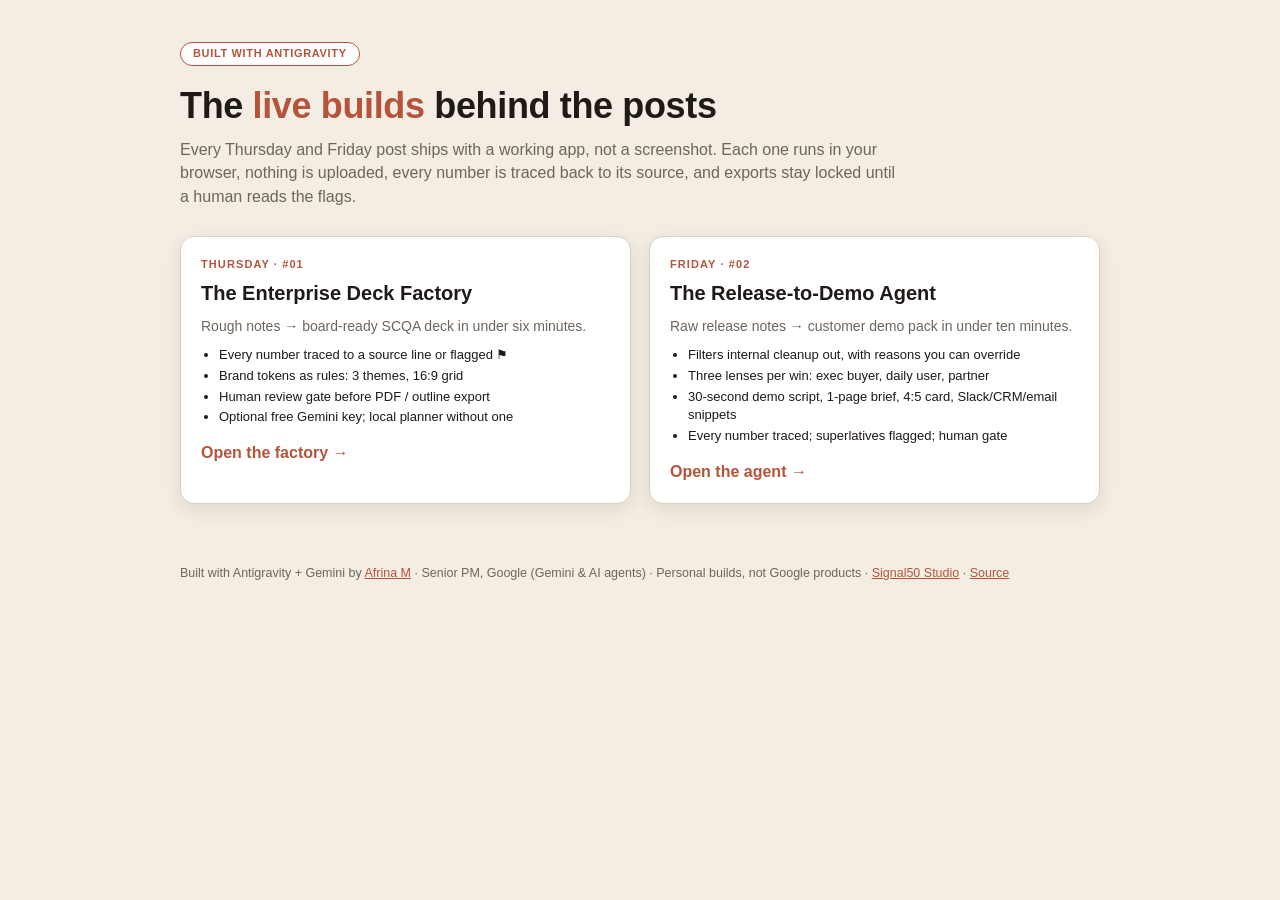
==== apps/index.html @ 4221a28e "feat(apps): Release-to-Demo agent — live Friday build (filter with reasons + human override → 3 lens" ====
<!doctype html>
<html lang="en">
<head>
<meta charset="utf-8" />
<meta name="viewport" content="width=device-width, initial-scale=1" />
<title>Built with Antigravity — live builds by Afrina M</title>
<meta name="description" content="The live apps behind the Thursday/Friday 'Built with Antigravity' posts. Each one runs in your browser, traces every number to its source and keeps a human at the gate." />
<style>
  :root { --cream:#F3EDE3; --paper:#fff; --ink:#1F1A17; --mute:#6E655C; --line:#D8CFC2; --terra:#B5543A; --shadow:0 6px 18px rgba(60,35,20,.10); }
  * { box-sizing:border-box; }
  body { margin:0; background:var(--cream); color:var(--ink); font-family:-apple-system,"Segoe UI",Inter,Roboto,Helvetica,Arial,sans-serif; line-height:1.45; }
  main { max-width:960px; margin:0 auto; padding:40px 20px 60px; }
  .pill { display:inline-block; border:1.5px solid var(--terra); color:var(--terra); border-radius:999px; padding:3px 12px; font-size:11px; font-weight:800; letter-spacing:.06em; background:var(--paper); }
  h1 { font-size:36px; margin:14px 0 6px; letter-spacing:-.01em; }
  h1 em { font-style:normal; color:var(--terra); }
  p.sub { color:var(--mute); max-width:720px; margin:0 0 28px; }
  .grid { display:grid; grid-template-columns:1fr 1fr; gap:18px; }
  @media (max-width:760px) { .grid { grid-template-columns:1fr; } }
  a.card { display:block; background:var(--paper); border:1px solid var(--line); border-radius:14px; padding:20px; box-shadow:var(--shadow); color:inherit; text-decoration:none; }
  a.card:hover { border-color:var(--terra); }
  .day { font-size:11px; font-weight:800; letter-spacing:.1em; text-transform:uppercase; color:var(--terra); }
  a.card h2 { margin:6px 0 8px; font-size:20px; }
  a.card p { margin:0 0 10px; color:var(--mute); font-size:14px; }
  ul { margin:0; padding-left:18px; color:var(--ink); font-size:13px; }
  li { margin:2px 0; }
  .open { display:inline-block; margin-top:12px; font-weight:800; color:var(--terra); }
  footer { max-width:960px; margin:0 auto; padding:0 20px 40px; font-size:12.5px; color:var(--mute); }
  footer a { color:var(--terra); }
</style>
</head>
<body>
<main>
  <span class="pill">BUILT WITH ANTIGRAVITY</span>
  <h1>The <em>live builds</em> behind the posts</h1>
  <p class="sub">Every Thursday and Friday post ships with a working app, not a screenshot. Each one runs in your browser, nothing is uploaded, every number is traced back to its source, and exports stay locked until a human reads the flags.</p>
  <div class="grid">
    <a class="card" href="deck-factory/">
      <div class="day">Thursday · #01</div>
      <h2>The Enterprise Deck Factory</h2>
      <p>Rough notes → board-ready SCQA deck in under six minutes.</p>
      <ul><li>Every number traced to a source line or flagged ⚑</li><li>Brand tokens as rules: 3 themes, 16:9 grid</li><li>Human review gate before PDF / outline export</li><li>Optional free Gemini key; local planner without one</li></ul>
      <span class="open">Open the factory →</span>
    </a>
    <a class="card" href="release-to-demo/">
      <div class="day">Friday · #02</div>
      <h2>The Release-to-Demo Agent</h2>
      <p>Raw release notes → customer demo pack in under ten minutes.</p>
      <ul><li>Filters internal cleanup out, with reasons you can override</li><li>Three lenses per win: exec buyer, daily user, partner</li><li>30-second demo script, 1-page brief, 4:5 card, Slack/CRM/email snippets</li><li>Every number traced; superlatives flagged; human gate</li></ul>
      <span class="open">Open the agent →</span>
    </a>
  </div>
</main>
<footer>
  Built with Antigravity + Gemini by <a href="https://www.linkedin.com/in/afrina-m/">Afrina M</a> · Senior PM, Google (Gemini &amp; AI agents) · Personal builds, not Google products · <a href="../">Signal50 Studio</a> · <a href="https://github.com/Afrinam19/signal50/tree/main/apps">Source</a>
</footer>
</body>
</html>
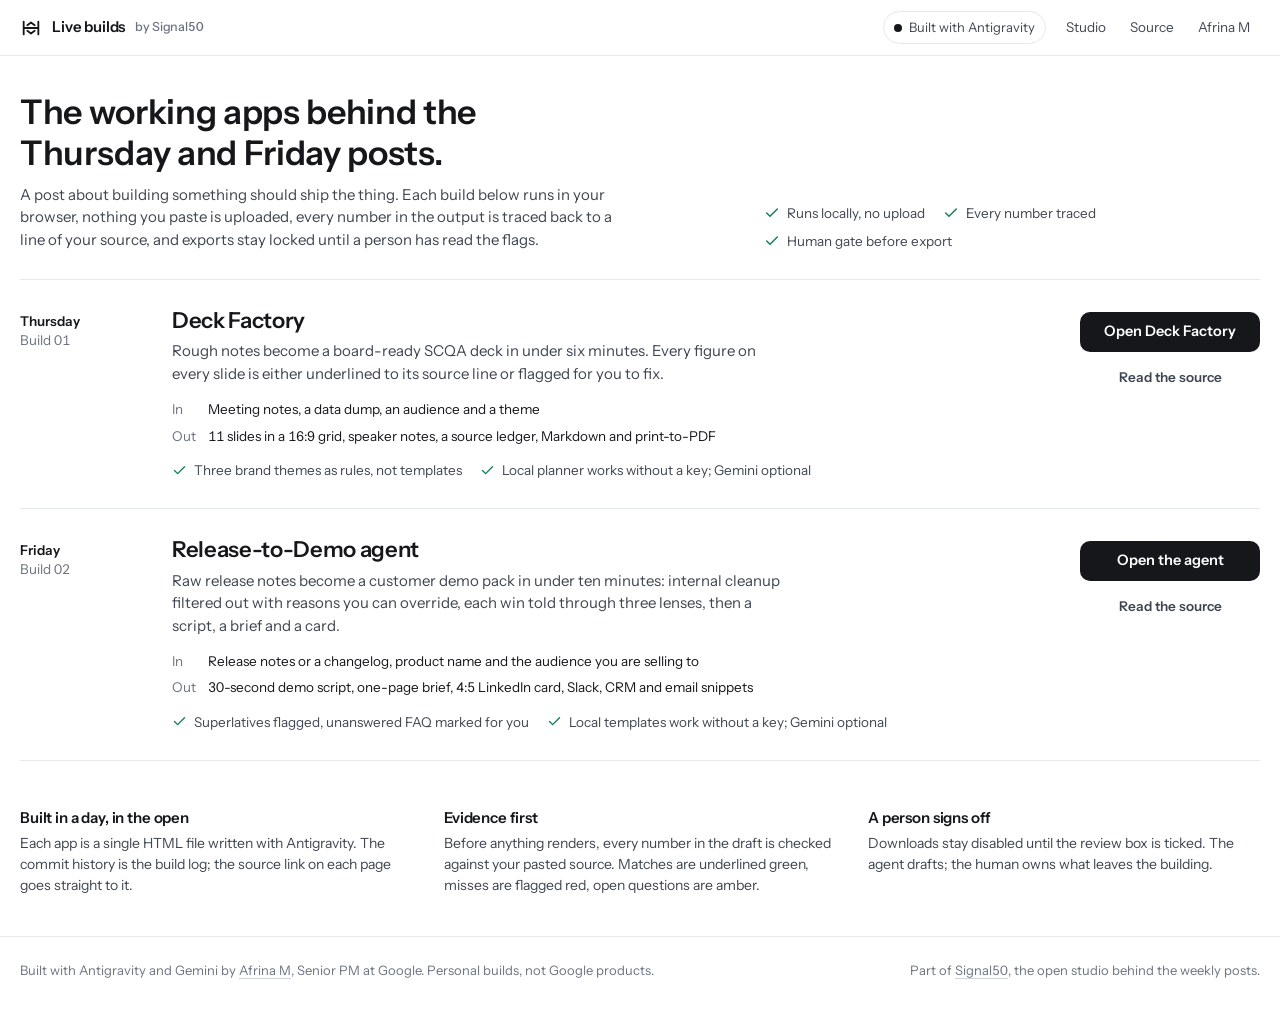
==== commit a6c9ae43: "design: shared system for the live apps (Instrument Sans, ink on white, color only as state); rebuil" ====
--- a/apps/index.html
+++ b/apps/index.html
@@ -3,55 +3,116 @@
 <head>
 <meta charset="utf-8" />
 <meta name="viewport" content="width=device-width, initial-scale=1" />
-<title>Built with Antigravity — live builds by Afrina M</title>
-<meta name="description" content="The live apps behind the Thursday/Friday 'Built with Antigravity' posts. Each one runs in your browser, traces every number to its source and keeps a human at the gate." />
+<title>Built with Antigravity: live builds by Afrina M</title>
+<meta name="description" content="The live apps behind the Thursday and Friday 'Built with Antigravity' posts. Each one runs in your browser, traces every number to its source and keeps a human at the gate." />
+<link rel="stylesheet" href="shared/ui.css" />
 <style>
-  :root { --cream:#F3EDE3; --paper:#fff; --ink:#1F1A17; --mute:#6E655C; --line:#D8CFC2; --terra:#B5543A; --shadow:0 6px 18px rgba(60,35,20,.10); }
-  * { box-sizing:border-box; }
-  body { margin:0; background:var(--cream); color:var(--ink); font-family:-apple-system,"Segoe UI",Inter,Roboto,Helvetica,Arial,sans-serif; line-height:1.45; }
-  main { max-width:960px; margin:0 auto; padding:40px 20px 60px; }
-  .pill { display:inline-block; border:1.5px solid var(--terra); color:var(--terra); border-radius:999px; padding:3px 12px; font-size:11px; font-weight:800; letter-spacing:.06em; background:var(--paper); }
-  h1 { font-size:36px; margin:14px 0 6px; letter-spacing:-.01em; }
-  h1 em { font-style:normal; color:var(--terra); }
-  p.sub { color:var(--mute); max-width:720px; margin:0 0 28px; }
-  .grid { display:grid; grid-template-columns:1fr 1fr; gap:18px; }
-  @media (max-width:760px) { .grid { grid-template-columns:1fr; } }
-  a.card { display:block; background:var(--paper); border:1px solid var(--line); border-radius:14px; padding:20px; box-shadow:var(--shadow); color:inherit; text-decoration:none; }
-  a.card:hover { border-color:var(--terra); }
-  .day { font-size:11px; font-weight:800; letter-spacing:.1em; text-transform:uppercase; color:var(--terra); }
-  a.card h2 { margin:6px 0 8px; font-size:20px; }
-  a.card p { margin:0 0 10px; color:var(--mute); font-size:14px; }
-  ul { margin:0; padding-left:18px; color:var(--ink); font-size:13px; }
-  li { margin:2px 0; }
-  .open { display:inline-block; margin-top:12px; font-weight:800; color:var(--terra); }
-  footer { max-width:960px; margin:0 auto; padding:0 20px 40px; font-size:12.5px; color:var(--mute); }
-  footer a { color:var(--terra); }
+  .wrap { max-width: 1320px; margin: 0 auto; padding: 0 20px 8px; }
+  .builds { list-style: none; margin: 8px 0 0; padding: 0; border-top: 1px solid var(--line); }
+  .build { display: grid; grid-template-columns: 120px minmax(0, 1fr) auto; gap: 12px 32px; padding: 28px 0; border-bottom: 1px solid var(--line); align-items: start; }
+  .build .when { font-size: 13.5px; color: var(--ink-3); line-height: 1.4; padding-top: 4px; }
+  .build .when b { display: block; color: var(--ink); font-weight: 600; }
+  .build h2 { font-size: 22px; letter-spacing: -0.015em; }
+  .build h2 a { text-decoration: none; }
+  .build h2 a:hover { text-decoration: underline; text-decoration-color: var(--line-2); }
+  .build .lede { color: var(--ink-2); margin-top: 6px; max-width: 62ch; }
+  .build .io { display: grid; grid-template-columns: auto 1fr; gap: 6px 12px; margin-top: 14px; font-size: 13.5px; }
+  .build .io dt { color: var(--ink-3); }
+  .build .io dd { margin: 0; color: var(--ink); }
+  .build .checks { display: flex; flex-wrap: wrap; gap: 6px 18px; margin: 14px 0 0; padding: 0; list-style: none; font-size: 13.5px; color: var(--ink-2); }
+  .build .checks li { display: inline-flex; align-items: center; gap: 7px; }
+  .build .checks svg { width: 15px; height: 15px; color: var(--verified); flex: none; }
+  .build .go { padding-top: 4px; display: flex; flex-direction: column; gap: 8px; align-items: stretch; min-width: 180px; }
+  .how { max-width: 1320px; margin: 40px auto 0; padding: 0 20px; display: grid; grid-template-columns: repeat(3, minmax(0, 1fr)); gap: 24px 32px; }
+  .how h3 { font-size: 15px; }
+  .how p { color: var(--ink-2); font-size: 14px; margin-top: 6px; }
+  @media (max-width: 960px) {
+    .build { grid-template-columns: 1fr; gap: 10px; }
+    .build .when { display: flex; gap: 8px; padding-top: 0; }
+    .build .go { flex-direction: row; min-width: 0; }
+    .how { grid-template-columns: 1fr; }
+  }
 </style>
 </head>
 <body>
-<main>
-  <span class="pill">BUILT WITH ANTIGRAVITY</span>
-  <h1>The <em>live builds</em> behind the posts</h1>
-  <p class="sub">Every Thursday and Friday post ships with a working app, not a screenshot. Each one runs in your browser, nothing is uploaded, every number is traced back to its source, and exports stay locked until a human reads the flags.</p>
-  <div class="grid">
-    <a class="card" href="deck-factory/">
-      <div class="day">Thursday · #01</div>
-      <h2>The Enterprise Deck Factory</h2>
-      <p>Rough notes → board-ready SCQA deck in under six minutes.</p>
-      <ul><li>Every number traced to a source line or flagged ⚑</li><li>Brand tokens as rules: 3 themes, 16:9 grid</li><li>Human review gate before PDF / outline export</li><li>Optional free Gemini key; local planner without one</li></ul>
-      <span class="open">Open the factory →</span>
-    </a>
-    <a class="card" href="release-to-demo/">
-      <div class="day">Friday · #02</div>
-      <h2>The Release-to-Demo Agent</h2>
-      <p>Raw release notes → customer demo pack in under ten minutes.</p>
-      <ul><li>Filters internal cleanup out, with reasons you can override</li><li>Three lenses per win: exec buyer, daily user, partner</li><li>30-second demo script, 1-page brief, 4:5 card, Slack/CRM/email snippets</li><li>Every number traced; superlatives flagged; human gate</li></ul>
-      <span class="open">Open the agent →</span>
-    </a>
+<a class="skip" href="#builds">Skip to the builds</a>
+<header class="topbar">
+  <a class="brand" href="./" aria-label="Signal50 live builds">
+    <svg viewBox="0 0 24 24" fill="none" stroke="currentColor" stroke-width="2" stroke-linecap="round" stroke-linejoin="round" aria-hidden="true"><path d="M4 19V5M4 12h16M20 5v14"/><path d="M8 9l4-3 4 3M8 15l4 3 4-3"/></svg>
+    Live builds <small>by Signal50</small>
+  </a>
+  <nav class="topnav" aria-label="Site">
+    <span class="built"><i></i>Built with Antigravity</span>
+    <a href="../" class="hide-sm">Studio</a>
+    <a href="https://github.com/Afrinam19/signal50/tree/main/apps" target="_blank" rel="noopener">Source</a>
+    <a href="https://www.linkedin.com/in/afrina-m/" target="_blank" rel="noopener">Afrina M</a>
+  </nav>
+</header>
+
+<section class="intro">
+  <div>
+    <h1>The working apps behind the Thursday and Friday posts.</h1>
+    <p>A post about building something should ship the thing. Each build below runs in your browser, nothing you paste is uploaded, every number in the output is traced back to a line of your source, and exports stay locked until a person has read the flags.</p>
   </div>
+  <div class="facts" aria-label="What every build guarantees">
+    <span><svg viewBox="0 0 24 24" fill="none" stroke="currentColor" stroke-width="2.2" stroke-linecap="round" stroke-linejoin="round" aria-hidden="true"><path d="M20 6 9 17l-5-5"/></svg>Runs locally, no upload</span>
+    <span><svg viewBox="0 0 24 24" fill="none" stroke="currentColor" stroke-width="2.2" stroke-linecap="round" stroke-linejoin="round" aria-hidden="true"><path d="M20 6 9 17l-5-5"/></svg>Every number traced</span>
+    <span><svg viewBox="0 0 24 24" fill="none" stroke="currentColor" stroke-width="2.2" stroke-linecap="round" stroke-linejoin="round" aria-hidden="true"><path d="M20 6 9 17l-5-5"/></svg>Human gate before export</span>
+  </div>
+</section>
+
+<main class="wrap" id="builds">
+  <ol class="builds">
+    <li class="build">
+      <div class="when"><b>Thursday</b> Build 01</div>
+      <div>
+        <h2><a href="deck-factory/">Deck Factory</a></h2>
+        <p class="lede">Rough notes become a board-ready SCQA deck in under six minutes. Every figure on every slide is either underlined to its source line or flagged for you to fix.</p>
+        <dl class="io">
+          <dt>In</dt><dd>Meeting notes, a data dump, an audience and a theme</dd>
+          <dt>Out</dt><dd>11 slides in a 16:9 grid, speaker notes, a source ledger, Markdown and print-to-PDF</dd>
+        </dl>
+        <ul class="checks">
+          <li><svg viewBox="0 0 24 24" fill="none" stroke="currentColor" stroke-width="2.2" stroke-linecap="round" stroke-linejoin="round" aria-hidden="true"><path d="M20 6 9 17l-5-5"/></svg>Three brand themes as rules, not templates</li>
+          <li><svg viewBox="0 0 24 24" fill="none" stroke="currentColor" stroke-width="2.2" stroke-linecap="round" stroke-linejoin="round" aria-hidden="true"><path d="M20 6 9 17l-5-5"/></svg>Local planner works without a key; Gemini optional</li>
+        </ul>
+      </div>
+      <div class="go">
+        <a class="btn" href="deck-factory/">Open Deck Factory</a>
+        <a class="btn ghost sm" href="https://github.com/Afrinam19/signal50/tree/main/apps/deck-factory" target="_blank" rel="noopener">Read the source</a>
+      </div>
+    </li>
+    <li class="build">
+      <div class="when"><b>Friday</b> Build 02</div>
+      <div>
+        <h2><a href="release-to-demo/">Release-to-Demo agent</a></h2>
+        <p class="lede">Raw release notes become a customer demo pack in under ten minutes: internal cleanup filtered out with reasons you can override, each win told through three lenses, then a script, a brief and a card.</p>
+        <dl class="io">
+          <dt>In</dt><dd>Release notes or a changelog, product name and the audience you are selling to</dd>
+          <dt>Out</dt><dd>30-second demo script, one-page brief, 4:5 LinkedIn card, Slack, CRM and email snippets</dd>
+        </dl>
+        <ul class="checks">
+          <li><svg viewBox="0 0 24 24" fill="none" stroke="currentColor" stroke-width="2.2" stroke-linecap="round" stroke-linejoin="round" aria-hidden="true"><path d="M20 6 9 17l-5-5"/></svg>Superlatives flagged, unanswered FAQ marked for you</li>
+          <li><svg viewBox="0 0 24 24" fill="none" stroke="currentColor" stroke-width="2.2" stroke-linecap="round" stroke-linejoin="round" aria-hidden="true"><path d="M20 6 9 17l-5-5"/></svg>Local templates work without a key; Gemini optional</li>
+        </ul>
+      </div>
+      <div class="go">
+        <a class="btn" href="release-to-demo/">Open the agent</a>
+        <a class="btn ghost sm" href="https://github.com/Afrinam19/signal50/tree/main/apps/release-to-demo" target="_blank" rel="noopener">Read the source</a>
+      </div>
+    </li>
+  </ol>
 </main>
-<footer>
-  Built with Antigravity + Gemini by <a href="https://www.linkedin.com/in/afrina-m/">Afrina M</a> · Senior PM, Google (Gemini &amp; AI agents) · Personal builds, not Google products · <a href="../">Signal50 Studio</a> · <a href="https://github.com/Afrinam19/signal50/tree/main/apps">Source</a>
-</footer>
+
+<section class="how" aria-label="How the builds are made">
+  <div><h3>Built in a day, in the open</h3><p>Each app is a single HTML file written with Antigravity. The commit history is the build log; the source link on each page goes straight to it.</p></div>
+  <div><h3>Evidence first</h3><p>Before anything renders, every number in the draft is checked against your pasted source. Matches are underlined green, misses are flagged red, open questions are amber.</p></div>
+  <div><h3>A person signs off</h3><p>Downloads stay disabled until the review box is ticked. The agent drafts; the human owns what leaves the building.</p></div>
+</section>
+
+<footer class="foot"><div class="in">
+  <span>Built with Antigravity and Gemini by <a href="https://www.linkedin.com/in/afrina-m/">Afrina M</a>, Senior PM at Google. Personal builds, not Google products.</span>
+  <span>Part of <a href="../">Signal50</a>, the open studio behind the weekly posts.</span>
+</div></footer>
 </body>
 </html>
--- a/apps/shared/ui.css
+++ b/apps/shared/ui.css
@@ -0,0 +1,187 @@
+/* Signal50 apps — shared design system
+   Direction: a workbench, not a brochure. One bold element (the pipeline rail); everything else quiet.
+   Color is state, never decoration: green = traced, amber = needs a human, red = not in the source.
+*/
+@import url('https://fonts.googleapis.com/css2?family=Instrument+Sans:ital,wght@0,400..700;1,400..700&family=Instrument+Serif:ital@0;1&family=JetBrains+Mono:wght@400;500&display=swap');
+
+:root {
+  --ink: #15171A;
+  --ink-2: #3F4651;
+  --ink-3: #6B7380;
+  --line: #E4E7EB;
+  --line-2: #CDD3DB;
+  --canvas: #FFFFFF;
+  --well: #F5F6F8;
+  --well-2: #ECEEF2;
+  --verified: #157F5A;
+  --verified-bg: #E6F4EC;
+  --caution: #9A6700;
+  --caution-bg: #FBF1D6;
+  --danger: #B42318;
+  --danger-bg: #FCE8E6;
+  --focus: #2F6FED;
+  --font: "Instrument Sans", system-ui, -apple-system, "Segoe UI", Roboto, Helvetica, Arial, sans-serif;
+  --serif: "Instrument Serif", Georgia, "Times New Roman", serif;
+  --mono: "JetBrains Mono", ui-monospace, SFMono-Regular, Menlo, Consolas, monospace;
+  --r-1: 6px;
+  --r-2: 10px;
+  --r-3: 16px;
+  --ring: 0 0 0 1px rgba(21, 23, 26, .06), 0 1px 2px rgba(21, 23, 26, .06);
+  --topbar: 56px;
+  --side: 340px;
+}
+
+* { box-sizing: border-box; }
+html { -webkit-text-size-adjust: 100%; }
+body {
+  margin: 0;
+  background: var(--canvas);
+  color: var(--ink);
+  font-family: var(--font);
+  font-size: 15px;
+  line-height: 1.5;
+  font-feature-settings: "tnum" 1, "cv11" 1;
+  -webkit-font-smoothing: antialiased;
+}
+h1, h2, h3, h4 { margin: 0; font-weight: 600; letter-spacing: -0.01em; line-height: 1.2; }
+h1 { font-size: 28px; }
+h2 { font-size: 18px; }
+h3 { font-size: 15px; }
+h4 { font-size: 15px; font-weight: 600; }
+p { margin: 0; }
+a { color: inherit; text-decoration: underline; text-decoration-color: var(--line-2); text-underline-offset: 3px; }
+a:hover { text-decoration-color: currentColor; }
+button, input, select, textarea { font: inherit; color: inherit; }
+code, .mono { font-family: var(--mono); font-size: .92em; }
+:focus-visible { outline: 3px solid var(--focus); outline-offset: 2px; border-radius: 4px; }
+::selection { background: #DCE7FB; }
+.visually-hidden { position: absolute; width: 1px; height: 1px; margin: -1px; padding: 0; overflow: hidden; clip: rect(0 0 0 0); white-space: nowrap; border: 0; }
+.skip { position: absolute; left: 12px; top: -48px; background: var(--ink); color: #fff; padding: 8px 12px; border-radius: var(--r-1); z-index: 100; }
+.skip:focus { top: 12px; }
+
+/* ---------- top bar ---------- */
+.topbar { position: sticky; top: 0; z-index: 40; height: var(--topbar); background: rgba(255, 255, 255, .92); backdrop-filter: saturate(140%) blur(8px); border-bottom: 1px solid var(--line); display: flex; align-items: center; gap: 16px; padding: 0 20px; }
+.brand { display: inline-flex; align-items: center; gap: 10px; font-weight: 600; text-decoration: none; letter-spacing: -0.01em; white-space: nowrap; }
+.brand svg { width: 22px; height: 22px; display: block; }
+.brand small { font-weight: 500; color: var(--ink-3); }
+.topnav { margin-left: auto; display: flex; align-items: center; gap: 4px; font-size: 13.5px; }
+.topnav a { text-decoration: none; color: var(--ink-2); padding: 8px 10px; border-radius: var(--r-1); white-space: nowrap; }
+.topnav a:hover { background: var(--well); color: var(--ink); }
+.built { display: inline-flex; align-items: center; gap: 7px; font-size: 13px; color: var(--ink-2); padding: 6px 10px; border: 1px solid var(--line); border-radius: 999px; margin-right: 6px; }
+.built i { width: 8px; height: 8px; border-radius: 50%; background: var(--ink); display: inline-block; }
+@media (max-width: 720px) { .topnav a.hide-sm, .built, .brand small { display: none; } .topbar { padding: 0 14px; gap: 8px; } .topnav { gap: 0; font-size: 13px; } .topnav a { padding: 8px; } }
+
+/* ---------- intro ---------- */
+.intro { max-width: 1320px; margin: 0 auto; padding: 36px 20px 20px; display: grid; grid-template-columns: minmax(0, 720px) 1fr; gap: 24px; align-items: end; }
+.intro h1 { font-size: clamp(24px, 3.2vw, 34px); max-width: 24ch; text-wrap: balance; }
+.intro p { color: var(--ink-2); max-width: 60ch; margin-top: 10px; }
+.intro .facts { display: flex; flex-wrap: wrap; gap: 8px 18px; font-size: 13.5px; color: var(--ink-2); justify-self: end; }
+.intro .facts span { display: inline-flex; align-items: center; gap: 7px; }
+.intro .facts svg { width: 16px; height: 16px; color: var(--verified); }
+@media (max-width: 960px) { .intro { grid-template-columns: 1fr; padding-top: 24px; } .intro .facts { justify-self: start; } }
+
+/* ---------- shell ---------- */
+.shell { max-width: 1320px; margin: 0 auto; padding: 8px 20px 80px; display: grid; grid-template-columns: var(--side) minmax(0, 1fr); gap: 32px; align-items: start; }
+.side { position: sticky; top: calc(var(--topbar) + 16px); }
+.panel { border: 1px solid var(--line); border-radius: var(--r-3); padding: 16px; background: var(--canvas); }
+@media (max-width: 960px) { .shell { grid-template-columns: minmax(0, 1fr); gap: 20px; padding-bottom: 48px; } .side { position: static; } }
+.work { min-width: 0; }
+
+/* ---------- forms ---------- */
+.field { display: block; margin-top: 14px; }
+.field > span { display: block; font-size: 13px; font-weight: 600; color: var(--ink-2); margin-bottom: 6px; }
+.field .help { font-size: 12.5px; color: var(--ink-3); margin-top: 6px; line-height: 1.45; }
+.input, .select, .textarea { width: 100%; border: 1px solid var(--line-2); border-radius: var(--r-2); background: var(--canvas); padding: 9px 12px; min-height: 40px; transition: border-color .15s, box-shadow .15s; }
+.input:hover, .select:hover, .textarea:hover { border-color: #AEB6C2; }
+.input:focus, .select:focus, .textarea:focus { outline: none; border-color: var(--focus); box-shadow: 0 0 0 3px rgba(47, 111, 237, .18); }
+.textarea { min-height: 280px; resize: vertical; line-height: 1.5; font-size: 14px; background: var(--well); }
+.select { appearance: none; background-image: url("data:image/svg+xml;utf8,<svg xmlns='http://www.w3.org/2000/svg' width='16' height='16' viewBox='0 0 24 24' fill='none' stroke='%236B7380' stroke-width='2' stroke-linecap='round' stroke-linejoin='round'><path d='m6 9 6 6 6-6'/></svg>"); background-repeat: no-repeat; background-position: right 10px center; padding-right: 34px; }
+.row2 { display: grid; grid-template-columns: 1fr 1fr; gap: 12px; }
+@media (max-width: 420px) { .row2 { grid-template-columns: 1fr; } }
+
+/* ---------- buttons ---------- */
+.btn { display: inline-flex; align-items: center; justify-content: center; gap: 8px; min-height: 40px; padding: 0 16px; border-radius: var(--r-2); border: 1px solid transparent; background: var(--ink); color: #fff; font-weight: 600; font-size: 14.5px; cursor: pointer; transition: background .15s, border-color .15s, transform .05s; text-decoration: none; white-space: nowrap; }
+.btn:hover { background: #000; }
+.btn:active { transform: translateY(1px); }
+.btn:disabled { opacity: .45; cursor: not-allowed; transform: none; }
+.btn.secondary { background: var(--canvas); color: var(--ink); border-color: var(--line-2); }
+.btn.secondary:hover { background: var(--well); border-color: #AEB6C2; }
+.btn.ghost { background: transparent; color: var(--ink-2); }
+.btn.ghost:hover { background: var(--well); color: var(--ink); }
+.btn.sm { min-height: 34px; padding: 0 12px; font-size: 13.5px; }
+.btn.block { width: 100%; }
+.btn svg { width: 16px; height: 16px; flex: none; }
+.btn.has-icon-start { padding-inline-start: 14px; }
+.btn.has-icon-end { padding-inline-end: 14px; }
+.run-row { display: flex; align-items: center; gap: 10px; margin-top: 18px; flex-wrap: wrap; }
+
+/* ---------- pipeline rail (the one bold element) ---------- */
+.railwrap { border: 1px solid var(--line); border-radius: var(--r-3); padding: 16px 18px 14px; }
+.railhead { display: flex; align-items: baseline; justify-content: space-between; gap: 12px; margin-bottom: 14px; }
+.railhead h2 { font-size: 15px; }
+.clock { font-size: 13px; color: var(--ink-3); font-variant-numeric: tabular-nums; }
+.clock b { color: var(--ink); font-weight: 600; }
+.rail { list-style: none; margin: 0; padding: 0; display: grid; grid-template-columns: repeat(6, minmax(0, 1fr)); gap: 0; position: relative; }
+.station { position: relative; padding: 0 12px 0 0; min-width: 0; }
+.station::before { content: ""; position: absolute; left: 28px; right: 0; top: 13px; height: 2px; background: var(--line); }
+.station:last-child::before { display: none; }
+.station .n { width: 28px; height: 28px; border-radius: 50%; border: 2px solid var(--line-2); background: var(--canvas); color: var(--ink-3); font-size: 12.5px; font-weight: 600; display: grid; place-items: center; position: relative; z-index: 1; transition: background .2s, border-color .2s, color .2s; }
+.station h3 { font-size: 13.5px; margin-top: 10px; font-weight: 600; }
+.station p { font-size: 12.5px; color: var(--ink-3); margin-top: 2px; line-height: 1.4; }
+.station .m { font-size: 12.5px; color: var(--ink-2); margin-top: 6px; min-height: 18px; font-variant-numeric: tabular-nums; }
+.station.active .n { border-color: var(--ink); color: var(--ink); }
+.station.active .n::after { content: ""; position: absolute; inset: -6px; border-radius: 50%; border: 2px solid var(--ink); opacity: .25; animation: pulse 1.2s ease-out infinite; }
+.station.done .n { background: var(--verified); border-color: var(--verified); color: #fff; }
+.station.done::before { background: var(--verified); }
+.station.warn .n { background: var(--caution-bg); border-color: var(--caution); color: var(--caution); }
+.station.active::before { background: linear-gradient(90deg, var(--verified) 0 40%, var(--line) 40%); }
+@keyframes pulse { from { transform: scale(.8); opacity: .4; } to { transform: scale(1.25); opacity: 0; } }
+@media (prefers-reduced-motion: reduce) { .station.active .n::after { animation: none; opacity: .35; } }
+@media (max-width: 960px) { .rail { grid-template-columns: repeat(6, 150px); overflow-x: auto; padding-bottom: 6px; } .railwrap { padding-right: 0; } }
+
+/* ---------- review bar ---------- */
+.review { position: sticky; top: calc(var(--topbar) + 8px); z-index: 30; margin-top: 16px; border: 1px solid var(--line); border-radius: var(--r-3); background: rgba(255, 255, 255, .96); backdrop-filter: blur(6px); box-shadow: var(--ring); padding: 10px 12px 10px 16px; display: grid; grid-template-columns: 1fr auto; gap: 10px 16px; align-items: center; }
+.review .status { display: flex; align-items: center; gap: 10px; min-width: 0; font-size: 14px; flex-wrap: wrap; }
+.review .actions { display: flex; align-items: center; gap: 8px; flex-wrap: wrap; justify-content: flex-end; }
+.gate { display: flex; align-items: center; gap: 10px; font-size: 14px; font-weight: 500; padding: 6px 10px 6px 8px; border-radius: var(--r-2); border: 1px dashed var(--line-2); cursor: pointer; user-select: none; }
+.gate input { width: 18px; height: 18px; margin: 0; accent-color: var(--verified); cursor: pointer; }
+.gate.open { border-style: solid; border-color: var(--verified); background: var(--verified-bg); }
+.gate input:disabled + span { color: var(--ink-3); }
+.gate:has(input:disabled) { cursor: not-allowed; }
+@media (max-width: 960px) { .review { position: static; grid-template-columns: 1fr; padding: 12px; box-shadow: none; } .review .actions { display: grid; grid-template-columns: 1fr 1fr; gap: 8px; } .review .actions .btn { min-height: 38px; padding: 0 10px; font-size: 13.5px; white-space: normal; line-height: 1.2; } .gate { width: 100%; } }
+
+/* ---------- status chips ---------- */
+.chip { display: inline-flex; align-items: center; gap: 6px; font-size: 13px; font-weight: 600; padding: 3px 9px; border-radius: 999px; line-height: 1.3; white-space: nowrap; max-width: 100%; }
+.review .chip { white-space: normal; border-radius: 12px; }
+.chip svg { width: 13px; height: 13px; }
+.chip.ok { background: var(--verified-bg); color: var(--verified); }
+.chip.bad { background: var(--danger-bg); color: var(--danger); }
+.chip.todo { background: var(--caution-bg); color: var(--caution); }
+.chip.neutral { background: var(--well-2); color: var(--ink-2); }
+
+/* ---------- evidence marks (semantic color) ---------- */
+.ok { text-decoration: underline; text-decoration-color: var(--verified); text-decoration-thickness: 2px; text-underline-offset: 3px; }
+.flag { background: var(--danger-bg); color: var(--danger); border-radius: 4px; padding: 0 5px; font-weight: 600; }
+.todo { background: var(--caution-bg); color: var(--caution); border-radius: 4px; padding: 0 5px; font-weight: 600; }
+
+/* ---------- sections ---------- */
+.section { margin-top: 28px; }
+.section-head { display: flex; align-items: baseline; justify-content: space-between; gap: 12px; padding-bottom: 10px; border-bottom: 1px solid var(--line); margin-bottom: 16px; }
+.section-head h2 { font-size: 16px; }
+.section-head .meta { font-size: 13px; color: var(--ink-3); }
+.empty { color: var(--ink-3); font-size: 14px; padding: 36px 16px; text-align: center; border: 1px dashed var(--line-2); border-radius: var(--r-3); }
+
+/* ---------- tables ---------- */
+.tablewrap { overflow-x: auto; -webkit-overflow-scrolling: touch; }
+.table { width: 100%; border-collapse: collapse; font-size: 13.5px; font-variant-numeric: tabular-nums; }
+.table th, .table td { text-align: left; padding: 8px 10px; border-bottom: 1px solid var(--line); vertical-align: top; }
+.table th { font-weight: 600; color: var(--ink-2); font-size: 12.5px; }
+.table tr:last-child td { border-bottom: 0; }
+.table code { background: var(--well); padding: 1px 6px; border-radius: 4px; font-size: 12px; }
+
+/* ---------- footer ---------- */
+.foot { border-top: 1px solid var(--line); margin-top: 40px; }
+.foot .in { max-width: 1320px; margin: 0 auto; padding: 24px 20px 40px; font-size: 13px; color: var(--ink-3); display: flex; flex-wrap: wrap; gap: 8px 24px; justify-content: space-between; }
+
+/* ---------- print defaults ---------- */
+@media print { .topbar, .intro, .side, .railwrap, .review, .foot, .noprint { display: none !important; } .shell { display: block; padding: 0; max-width: none; } body { background: #fff; } }
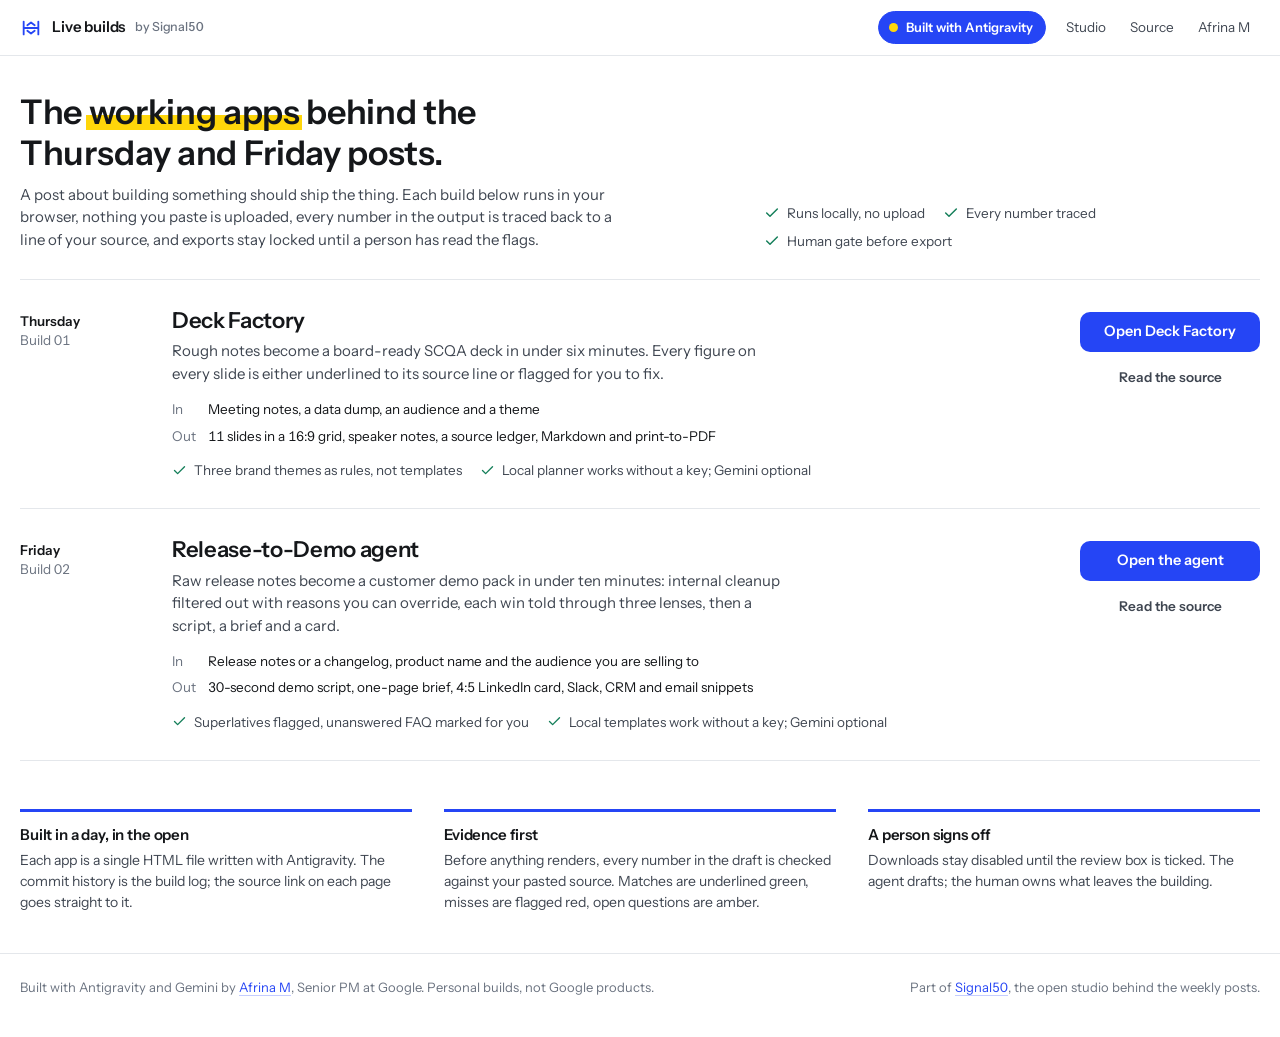
==== commit 3e6dd262: "design: royal blue + yellow brand palette for the live apps - tokens: --brand #2545F5 (actions, link" ====
--- a/apps/index.html
+++ b/apps/index.html
@@ -13,7 +13,7 @@
   .build .when { font-size: 13.5px; color: var(--ink-3); line-height: 1.4; padding-top: 4px; }
   .build .when b { display: block; color: var(--ink); font-weight: 600; }
   .build h2 { font-size: 22px; letter-spacing: -0.015em; }
-  .build h2 a { text-decoration: none; }
+  .build h2 a { text-decoration: none; color: inherit; }
   .build h2 a:hover { text-decoration: underline; text-decoration-color: var(--line-2); }
   .build .lede { color: var(--ink-2); margin-top: 6px; max-width: 62ch; }
   .build .io { display: grid; grid-template-columns: auto 1fr; gap: 6px 12px; margin-top: 14px; font-size: 13.5px; }
@@ -24,6 +24,7 @@
   .build .checks svg { width: 15px; height: 15px; color: var(--verified); flex: none; }
   .build .go { padding-top: 4px; display: flex; flex-direction: column; gap: 8px; align-items: stretch; min-width: 180px; }
   .how { max-width: 1320px; margin: 40px auto 0; padding: 0 20px; display: grid; grid-template-columns: repeat(3, minmax(0, 1fr)); gap: 24px 32px; }
+  .how > div { border-top: 3px solid var(--brand); padding-top: 14px; }
   .how h3 { font-size: 15px; }
   .how p { color: var(--ink-2); font-size: 14px; margin-top: 6px; }
   @media (max-width: 960px) {
@@ -51,7 +52,7 @@
 
 <section class="intro">
   <div>
-    <h1>The working apps behind the Thursday and Friday posts.</h1>
+    <h1>The <mark class="marker">working apps</mark> behind the Thursday and Friday posts.</h1>
     <p>A post about building something should ship the thing. Each build below runs in your browser, nothing you paste is uploaded, every number in the output is traced back to a line of your source, and exports stay locked until a person has read the flags.</p>
   </div>
   <div class="facts" aria-label="What every build guarantees">
--- a/apps/shared/ui.css
+++ b/apps/shared/ui.css
@@ -1,6 +1,7 @@
 /* Signal50 apps — shared design system
    Direction: a workbench, not a brochure. One bold element (the pipeline rail); everything else quiet.
-   Color is state, never decoration: green = traced, amber = needs a human, red = not in the source.
+   Brand: bright royal blue for everything you can act on (buttons, links, focus, progress) and bright yellow as a
+   highlighter for brand moments only. Evidence keeps its own colors: green = traced, amber = needs a human, red = not in the source.
 */
 @import url('https://fonts.googleapis.com/css2?family=Instrument+Sans:ital,wght@0,400..700;1,400..700&family=Instrument+Serif:ital@0;1&family=JetBrains+Mono:wght@400;500&display=swap');
 
@@ -15,11 +16,16 @@
   --well-2: #ECEEF2;
   --verified: #157F5A;
   --verified-bg: #E6F4EC;
-  --caution: #9A6700;
-  --caution-bg: #FBF1D6;
+  --caution: #B54708;
+  --caution-bg: #FEF0C7;
   --danger: #B42318;
   --danger-bg: #FCE8E6;
-  --focus: #2F6FED;
+  --brand: #2545F5;
+  --brand-ink: #1B37D6;
+  --brand-bg: #EDF0FF;
+  --brand-line: #C5CDFF;
+  --accent: #FFD60A;
+  --focus: var(--brand);
   --font: "Instrument Sans", system-ui, -apple-system, "Segoe UI", Roboto, Helvetica, Arial, sans-serif;
   --serif: "Instrument Serif", Georgia, "Times New Roman", serif;
   --mono: "JetBrains Mono", ui-monospace, SFMono-Regular, Menlo, Consolas, monospace;
@@ -49,26 +55,28 @@
 h3 { font-size: 15px; }
 h4 { font-size: 15px; font-weight: 600; }
 p { margin: 0; }
-a { color: inherit; text-decoration: underline; text-decoration-color: var(--line-2); text-underline-offset: 3px; }
+a { color: var(--brand); text-decoration: underline; text-decoration-color: var(--brand-line); text-underline-offset: 3px; }
 a:hover { text-decoration-color: currentColor; }
 button, input, select, textarea { font: inherit; color: inherit; }
 code, .mono { font-family: var(--mono); font-size: .92em; }
 :focus-visible { outline: 3px solid var(--focus); outline-offset: 2px; border-radius: 4px; }
-::selection { background: #DCE7FB; }
+::selection { background: var(--accent); color: var(--ink); }
 .visually-hidden { position: absolute; width: 1px; height: 1px; margin: -1px; padding: 0; overflow: hidden; clip: rect(0 0 0 0); white-space: nowrap; border: 0; }
-.skip { position: absolute; left: 12px; top: -48px; background: var(--ink); color: #fff; padding: 8px 12px; border-radius: var(--r-1); z-index: 100; }
+.skip { position: absolute; left: 12px; top: -48px; background: var(--brand); color: #fff; padding: 8px 12px; border-radius: var(--r-1); z-index: 100; }
 .skip:focus { top: 12px; }
 
 /* ---------- top bar ---------- */
 .topbar { position: sticky; top: 0; z-index: 40; height: var(--topbar); background: rgba(255, 255, 255, .92); backdrop-filter: saturate(140%) blur(8px); border-bottom: 1px solid var(--line); display: flex; align-items: center; gap: 16px; padding: 0 20px; }
-.brand { display: inline-flex; align-items: center; gap: 10px; font-weight: 600; text-decoration: none; letter-spacing: -0.01em; white-space: nowrap; }
-.brand svg { width: 22px; height: 22px; display: block; }
+.brand { display: inline-flex; align-items: center; gap: 10px; font-weight: 600; text-decoration: none; letter-spacing: -0.01em; white-space: nowrap; color: var(--ink); }
+.brand svg { width: 22px; height: 22px; display: block; color: var(--brand); }
 .brand small { font-weight: 500; color: var(--ink-3); }
 .topnav { margin-left: auto; display: flex; align-items: center; gap: 4px; font-size: 13.5px; }
 .topnav a { text-decoration: none; color: var(--ink-2); padding: 8px 10px; border-radius: var(--r-1); white-space: nowrap; }
-.topnav a:hover { background: var(--well); color: var(--ink); }
-.built { display: inline-flex; align-items: center; gap: 7px; font-size: 13px; color: var(--ink-2); padding: 6px 10px; border: 1px solid var(--line); border-radius: 999px; margin-right: 6px; }
-.built i { width: 8px; height: 8px; border-radius: 50%; background: var(--ink); display: inline-block; }
+.topnav a:hover { background: var(--brand-bg); color: var(--brand-ink); }
+.built { display: inline-flex; align-items: center; gap: 8px; font-size: 13px; font-weight: 600; color: #fff; padding: 6px 12px 6px 10px; background: var(--brand); border: 1px solid var(--brand); border-radius: 999px; margin-right: 6px; }
+.built i { width: 9px; height: 9px; border-radius: 50%; background: var(--accent); display: inline-block; }
+/* highlighter: brand yellow behind a phrase, never for data */
+.marker { background: linear-gradient(180deg, transparent 58%, var(--accent) 58%, var(--accent) 94%, transparent 94%); color: inherit; padding: 0 .08em; margin: 0 -.08em; -webkit-box-decoration-break: clone; box-decoration-break: clone; }
 @media (max-width: 720px) { .topnav a.hide-sm, .built, .brand small { display: none; } .topbar { padding: 0 14px; gap: 8px; } .topnav { gap: 0; font-size: 13px; } .topnav a { padding: 8px; } }
 
 /* ---------- intro ---------- */
@@ -93,19 +101,19 @@
 .field .help { font-size: 12.5px; color: var(--ink-3); margin-top: 6px; line-height: 1.45; }
 .input, .select, .textarea { width: 100%; border: 1px solid var(--line-2); border-radius: var(--r-2); background: var(--canvas); padding: 9px 12px; min-height: 40px; transition: border-color .15s, box-shadow .15s; }
 .input:hover, .select:hover, .textarea:hover { border-color: #AEB6C2; }
-.input:focus, .select:focus, .textarea:focus { outline: none; border-color: var(--focus); box-shadow: 0 0 0 3px rgba(47, 111, 237, .18); }
+.input:focus, .select:focus, .textarea:focus { outline: none; border-color: var(--focus); box-shadow: 0 0 0 3px rgba(37, 69, 245, .18); }
 .textarea { min-height: 280px; resize: vertical; line-height: 1.5; font-size: 14px; background: var(--well); }
 .select { appearance: none; background-image: url("data:image/svg+xml;utf8,<svg xmlns='http://www.w3.org/2000/svg' width='16' height='16' viewBox='0 0 24 24' fill='none' stroke='%236B7380' stroke-width='2' stroke-linecap='round' stroke-linejoin='round'><path d='m6 9 6 6 6-6'/></svg>"); background-repeat: no-repeat; background-position: right 10px center; padding-right: 34px; }
 .row2 { display: grid; grid-template-columns: 1fr 1fr; gap: 12px; }
 @media (max-width: 420px) { .row2 { grid-template-columns: 1fr; } }
 
 /* ---------- buttons ---------- */
-.btn { display: inline-flex; align-items: center; justify-content: center; gap: 8px; min-height: 40px; padding: 0 16px; border-radius: var(--r-2); border: 1px solid transparent; background: var(--ink); color: #fff; font-weight: 600; font-size: 14.5px; cursor: pointer; transition: background .15s, border-color .15s, transform .05s; text-decoration: none; white-space: nowrap; }
-.btn:hover { background: #000; }
+.btn { display: inline-flex; align-items: center; justify-content: center; gap: 8px; min-height: 40px; padding: 0 16px; border-radius: var(--r-2); border: 1px solid transparent; background: var(--brand); color: #fff; font-weight: 600; font-size: 14.5px; cursor: pointer; transition: background .15s, border-color .15s, transform .05s; text-decoration: none; white-space: nowrap; }
+.btn:hover { background: var(--brand-ink); }
 .btn:active { transform: translateY(1px); }
 .btn:disabled { opacity: .45; cursor: not-allowed; transform: none; }
 .btn.secondary { background: var(--canvas); color: var(--ink); border-color: var(--line-2); }
-.btn.secondary:hover { background: var(--well); border-color: #AEB6C2; }
+.btn.secondary:hover { background: var(--brand-bg); border-color: var(--brand-line); color: var(--brand-ink); }
 .btn.ghost { background: transparent; color: var(--ink-2); }
 .btn.ghost:hover { background: var(--well); color: var(--ink); }
 .btn.sm { min-height: 34px; padding: 0 12px; font-size: 13.5px; }
@@ -129,14 +137,14 @@
 .station h3 { font-size: 13.5px; margin-top: 10px; font-weight: 600; }
 .station p { font-size: 12.5px; color: var(--ink-3); margin-top: 2px; line-height: 1.4; }
 .station .m { font-size: 12.5px; color: var(--ink-2); margin-top: 6px; min-height: 18px; font-variant-numeric: tabular-nums; }
-.station.active .n { border-color: var(--ink); color: var(--ink); }
-.station.active .n::after { content: ""; position: absolute; inset: -6px; border-radius: 50%; border: 2px solid var(--ink); opacity: .25; animation: pulse 1.2s ease-out infinite; }
-.station.done .n { background: var(--verified); border-color: var(--verified); color: #fff; }
-.station.done::before { background: var(--verified); }
+.station.active .n { border-color: var(--brand); color: var(--brand); }
+.station.active .n::after { content: ""; position: absolute; inset: -6px; border-radius: 50%; border: 2px solid var(--brand); opacity: .35; animation: pulse 1.2s ease-out infinite; }
+.station.done .n { background: var(--brand); border-color: var(--brand); color: #fff; }
+.station.done::before { background: var(--brand); }
 .station.warn .n { background: var(--caution-bg); border-color: var(--caution); color: var(--caution); }
-.station.active::before { background: linear-gradient(90deg, var(--verified) 0 40%, var(--line) 40%); }
+.station.active::before { background: linear-gradient(90deg, var(--brand) 0 40%, var(--line) 40%); }
 @keyframes pulse { from { transform: scale(.8); opacity: .4; } to { transform: scale(1.25); opacity: 0; } }
-@media (prefers-reduced-motion: reduce) { .station.active .n::after { animation: none; opacity: .35; } }
+@media (prefers-reduced-motion: reduce) { .station.active .n::after { animation: none; opacity: .45; } }
 @media (max-width: 960px) { .rail { grid-template-columns: repeat(6, 150px); overflow-x: auto; padding-bottom: 6px; } .railwrap { padding-right: 0; } }
 
 /* ---------- review bar ---------- */
